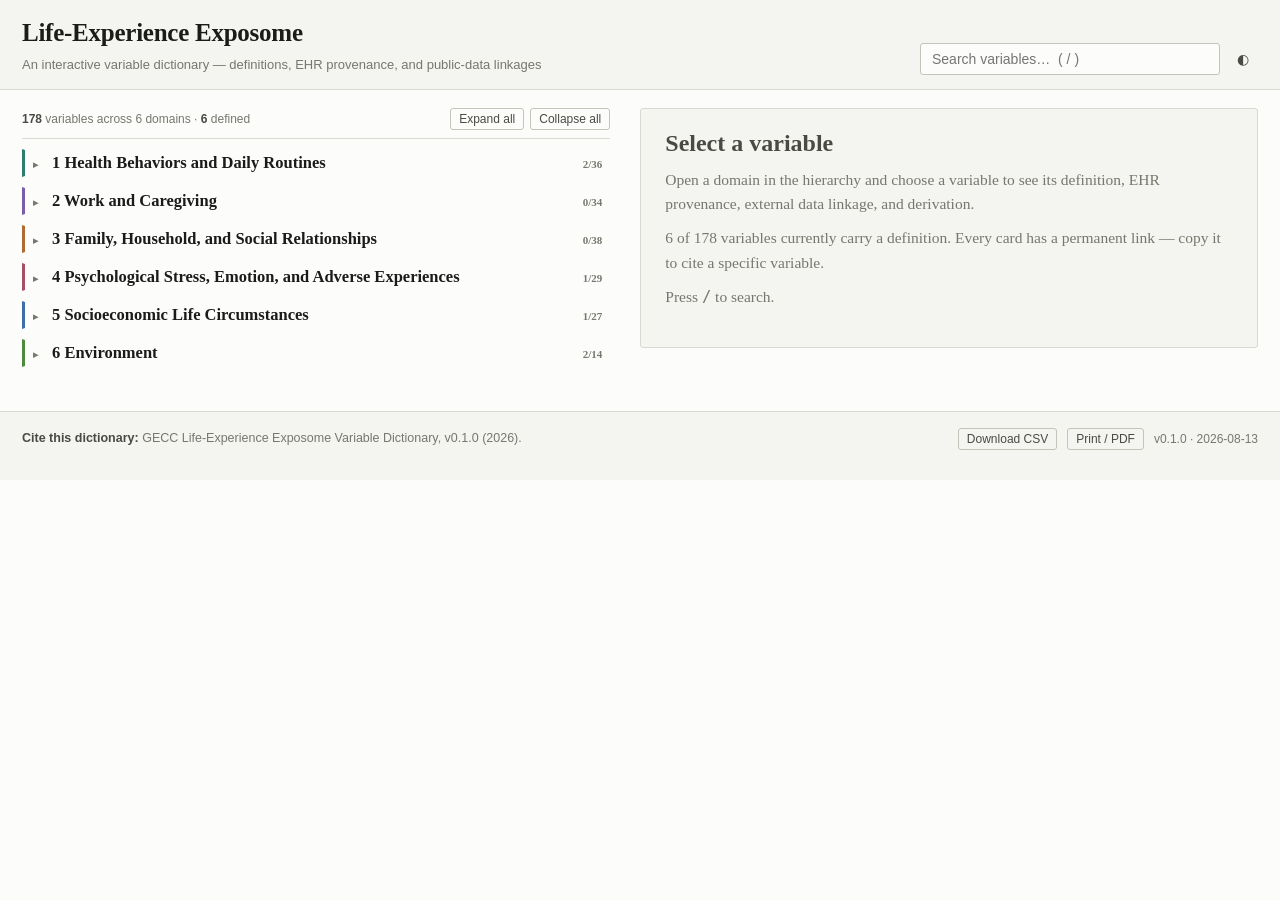
==== index.html @ ef8df23c "Life-Experience Exposome variable explorer" ====
<!DOCTYPE html>
<html lang="en">
<head>
<meta charset="utf-8">
<meta name="viewport" content="width=device-width, initial-scale=1">
<title>Life-Experience Exposome — Variable Explorer</title>
<meta name="description" content="An interactive dictionary of life-experience exposome variables: definitions, EHR provenance, public dataset linkages, and derivations.">
<link rel="stylesheet" href="assets/styles.css">
</head>
<body>

<header class="site-header">
  <div class="header-inner">
    <div class="titles">
      <h1>Life-Experience Exposome</h1>
      <p class="subtitle">An interactive variable dictionary — definitions, EHR provenance, and public-data linkages</p>
    </div>
    <div class="header-tools">
      <div class="search-wrap">
        <input id="search" type="search" placeholder="Search variables…  ( / )" autocomplete="off" spellcheck="false" aria-label="Search variables">
        <button id="search-clear" class="icon-btn" title="Clear search" aria-label="Clear search" hidden>✕</button>
      </div>
      <button id="theme-toggle" class="icon-btn" title="Toggle light / dark" aria-label="Toggle light or dark theme">◐</button>
    </div>
  </div>
</header>

<main class="layout">

  <section class="tree-pane" aria-label="Variable hierarchy">
    <div class="pane-bar">
      <div id="corpus-stats" class="corpus-stats"></div>
      <div class="pane-actions">
        <button id="expand-all" class="text-btn">Expand all</button>
        <button id="collapse-all" class="text-btn">Collapse all</button>
      </div>
    </div>
    <div id="tree" class="tree" role="tree" aria-label="Exposome variable hierarchy"></div>
    <p id="no-results" class="no-results" hidden>No variables match that search.</p>
  </section>

  <aside class="card-pane" aria-label="Variable detail">
    <div id="card" class="card"></div>
  </aside>

</main>

<footer class="site-footer">
  <div class="footer-inner">
    <p class="cite">
      <strong>Cite this dictionary:</strong>
      <span id="cite-line"></span>
    </p>
    <p class="footer-links">
      <button id="download-csv" class="text-btn">Download CSV</button>
      <button id="print-all" class="text-btn">Print / PDF</button>
      <span id="version-line" class="muted"></span>
    </p>
  </div>
</footer>

<div id="toast" class="toast" role="status" aria-live="polite" hidden></div>

<script src="data/taxonomy.js"></script>
<script src="data/variables/health.js"></script>
<script src="data/variables/work.js"></script>
<script src="data/variables/social.js"></script>
<script src="data/variables/psychological.js"></script>
<script src="data/variables/socioeconomic.js"></script>
<script src="data/variables/environment.js"></script>
<script src="assets/app.js"></script>
</body>
</html>
---- assets/styles.css ----
/* Life-Experience Exposome — Variable Explorer
   Dependency-free stylesheet. Academic/print-leaning: serif for prose,
   sans for interface chrome, restrained palette, high contrast. */

:root {
  --paper: #fcfcfa;
  --paper-2: #f4f4f0;
  --paper-3: #ebebe5;
  --ink: #1b1b19;
  --ink-2: #4a4a45;
  --ink-3: #77776f;
  --rule: #d9d9d1;
  --rule-2: #c4c4ba;
  --accent: #29566f;
  --accent-soft: #e5eef3;
  --mark: #fff2ab;

  --st-final: #2f7a4f;
  --st-review: #a8761f;
  --st-draft: #5b6b8c;
  --st-todo: #9a9a92;

  --serif: "Iowan Old Style", "Palatino Linotype", Palatino, Georgia, "Times New Roman", serif;
  --sans: -apple-system, BlinkMacSystemFont, "Segoe UI", Roboto, "Helvetica Neue", Arial, sans-serif;
  --mono: "SFMono-Regular", Consolas, "Liberation Mono", Menlo, monospace;

  --maxw: 1520px;
  --radius: 3px;
}

:root[data-theme="dark"] {
  --paper: #16181a;
  --paper-2: #1e2124;
  --paper-3: #272b2f;
  --ink: #e8e8e4;
  --ink-2: #b9b9b2;
  --ink-3: #8b8b84;
  --rule: #33383d;
  --rule-2: #454b52;
  --accent: #7fb3cc;
  --accent-soft: #21323c;
  --mark: #6b5c1e;

  --st-final: #6dbb8c;
  --st-review: #d6a850;
  --st-draft: #93a4c6;
  --st-todo: #6f6f68;
}

@media (prefers-color-scheme: dark) {
  :root:not([data-theme="light"]) {
    --paper: #16181a;
    --paper-2: #1e2124;
    --paper-3: #272b2f;
    --ink: #e8e8e4;
    --ink-2: #b9b9b2;
    --ink-3: #8b8b84;
    --rule: #33383d;
    --rule-2: #454b52;
    --accent: #7fb3cc;
    --accent-soft: #21323c;
    --mark: #6b5c1e;

    --st-final: #6dbb8c;
    --st-review: #d6a850;
    --st-draft: #93a4c6;
    --st-todo: #6f6f68;
  }
}

* { box-sizing: border-box; }

html { -webkit-text-size-adjust: 100%; }

body {
  margin: 0;
  background: var(--paper);
  color: var(--ink);
  font-family: var(--sans);
  font-size: 15px;
  line-height: 1.55;
}

/* ---------- header ---------- */

.site-header {
  border-bottom: 1px solid var(--rule);
  background: var(--paper-2);
  position: sticky;
  top: 0;
  z-index: 20;
}

.header-inner {
  max-width: var(--maxw);
  margin: 0 auto;
  padding: 14px 22px;
  display: flex;
  align-items: flex-end;
  justify-content: space-between;
  gap: 24px;
  flex-wrap: wrap;
}

.titles h1 {
  font-family: var(--serif);
  font-size: 25px;
  font-weight: 600;
  letter-spacing: -0.01em;
  margin: 0;
}

.subtitle {
  margin: 2px 0 0;
  color: var(--ink-3);
  font-size: 13px;
}

.header-tools {
  display: flex;
  align-items: center;
  gap: 8px;
}

.search-wrap { position: relative; }

#search {
  font-family: var(--sans);
  font-size: 14px;
  color: var(--ink);
  background: var(--paper);
  border: 1px solid var(--rule-2);
  border-radius: var(--radius);
  padding: 7px 30px 7px 11px;
  width: 300px;
  max-width: 60vw;
}

#search:focus {
  outline: 2px solid var(--accent);
  outline-offset: -1px;
  border-color: var(--accent);
}

#search-clear {
  position: absolute;
  right: 3px;
  top: 50%;
  transform: translateY(-50%);
}

.icon-btn {
  font-family: var(--sans);
  font-size: 14px;
  line-height: 1;
  color: var(--ink-2);
  background: transparent;
  border: 1px solid transparent;
  border-radius: var(--radius);
  padding: 6px 8px;
  cursor: pointer;
}

.icon-btn:hover { background: var(--paper-3); color: var(--ink); }

.text-btn {
  font-family: var(--sans);
  font-size: 12px;
  color: var(--ink-2);
  background: transparent;
  border: 1px solid var(--rule-2);
  border-radius: var(--radius);
  padding: 3px 8px;
  cursor: pointer;
}

.text-btn:hover { background: var(--paper-3); color: var(--ink); border-color: var(--ink-3); }

/* ---------- layout ---------- */

.layout {
  max-width: var(--maxw);
  margin: 0 auto;
  padding: 18px 22px 44px;
  display: grid;
  grid-template-columns: minmax(360px, 1fr) minmax(420px, 1.05fr);
  gap: 30px;
  align-items: start;
}

@media (max-width: 1000px) {
  .layout { grid-template-columns: 1fr; gap: 20px; }
  .card-pane { position: static !important; }
}

/* ---------- tree ---------- */

.pane-bar {
  display: flex;
  justify-content: space-between;
  align-items: center;
  gap: 12px;
  flex-wrap: wrap;
  padding-bottom: 8px;
  margin-bottom: 6px;
  border-bottom: 1px solid var(--rule);
}

.corpus-stats { font-size: 12px; color: var(--ink-3); }
.corpus-stats strong { color: var(--ink-2); font-weight: 600; }

.pane-actions { display: flex; gap: 6px; }

.tree ul {
  list-style: none;
  margin: 0;
  padding: 0;
}

.tree > ul > li > ul { padding-left: 0; }

.tree ul ul { padding-left: 15px; border-left: 1px solid var(--rule); margin-left: 9px; }

.row {
  display: flex;
  align-items: baseline;
  gap: 7px;
  width: 100%;
  text-align: left;
  font-family: var(--sans);
  font-size: 14px;
  color: var(--ink);
  background: transparent;
  border: 1px solid transparent;
  border-radius: var(--radius);
  padding: 3px 7px;
  cursor: pointer;
}

.row:hover { background: var(--paper-2); }

.row:focus-visible {
  outline: 2px solid var(--accent);
  outline-offset: -2px;
}

.row.selected {
  background: var(--accent-soft);
  border-color: var(--rule-2);
}

.row .twisty {
  flex: none;
  width: 12px;
  color: var(--ink-3);
  font-size: 10px;
  line-height: 1.6;
}

.row .label { flex: 1 1 auto; }

.row.domain {
  font-family: var(--serif);
  font-size: 16.5px;
  font-weight: 600;
  margin-top: 10px;
  border-left: 3px solid var(--domain-color, var(--rule-2));
  border-radius: 0 var(--radius) var(--radius) 0;
  padding-left: 8px;
}

.row.group { font-weight: 550; }

.row.leaf .label { color: var(--ink-2); }
.row.leaf.selected .label { color: var(--ink); }

.count {
  flex: none;
  font-size: 11px;
  font-variant-numeric: tabular-nums;
  color: var(--ink-3);
}

.dot {
  flex: none;
  width: 7px;
  height: 7px;
  border-radius: 50%;
  background: var(--st-todo);
  align-self: center;
}

.dot.final { background: var(--st-final); }
.dot.review { background: var(--st-review); }
.dot.draft { background: var(--st-draft); }

mark { background: var(--mark); color: inherit; padding: 0 1px; }

.no-results { color: var(--ink-3); font-size: 14px; padding: 14px 4px; }

/* ---------- card ---------- */

.card-pane {
  position: sticky;
  top: 84px;
  max-height: calc(100vh - 104px);
  overflow-y: auto;
  border: 1px solid var(--rule);
  border-radius: var(--radius);
  background: var(--paper-2);
}

.card { padding: 20px 24px 28px; }

.card .breadcrumb {
  font-size: 11.5px;
  letter-spacing: 0.02em;
  text-transform: uppercase;
  color: var(--ink-3);
  margin: 0 0 6px;
}

.card .breadcrumb .sep { opacity: 0.5; padding: 0 5px; }

.card h2 {
  font-family: var(--serif);
  font-size: 24px;
  font-weight: 600;
  line-height: 1.2;
  margin: 0 0 10px;
}

.card-meta {
  display: flex;
  align-items: center;
  gap: 8px;
  flex-wrap: wrap;
  padding-bottom: 14px;
  margin-bottom: 16px;
  border-bottom: 1px solid var(--rule);
}

.badge {
  font-size: 11px;
  letter-spacing: 0.04em;
  text-transform: uppercase;
  border: 1px solid currentColor;
  border-radius: 20px;
  padding: 1px 9px;
  color: var(--st-todo);
}

.badge.final { color: var(--st-final); }
.badge.review { color: var(--st-review); }
.badge.draft { color: var(--st-draft); }

.card-id {
  font-family: var(--mono);
  font-size: 11.5px;
  color: var(--ink-3);
}

.card-meta .spacer { flex: 1 1 auto; }

.card section { margin-bottom: 20px; }

.card h3 {
  font-family: var(--sans);
  font-size: 11.5px;
  font-weight: 700;
  letter-spacing: 0.07em;
  text-transform: uppercase;
  color: var(--ink-3);
  margin: 0 0 7px;
}

.card p, .card li { font-family: var(--serif); font-size: 15.5px; line-height: 1.6; }
.card p { margin: 0 0 9px; }

dl.fields { margin: 0; }

dl.fields > div {
  display: grid;
  grid-template-columns: 152px 1fr;
  gap: 10px;
  padding: 5px 0;
  border-bottom: 1px dotted var(--rule);
}

dl.fields dt {
  font-family: var(--sans);
  font-size: 12.5px;
  color: var(--ink-3);
  padding-top: 2px;
}

dl.fields dd {
  margin: 0;
  font-family: var(--serif);
  font-size: 15px;
}

.codes { list-style: none; margin: 0; padding: 0; }

.codes li {
  font-family: var(--mono);
  font-size: 12.5px;
  padding: 3px 0;
  border-bottom: 1px dotted var(--rule);
}

.codes .system {
  display: inline-block;
  min-width: 74px;
  color: var(--accent);
  font-weight: 600;
}

.codes .note { font-family: var(--serif); font-size: 14px; color: var(--ink-3); }

.dataset {
  border: 1px solid var(--rule);
  border-radius: var(--radius);
  background: var(--paper);
  padding: 10px 12px;
  margin-bottom: 9px;
}

.dataset .name { font-family: var(--sans); font-weight: 600; font-size: 14px; margin-bottom: 4px; }
.dataset dl.fields > div { grid-template-columns: 116px 1fr; padding: 3px 0; border-bottom: none; }
.dataset dl.fields dd { font-size: 14px; }

pre.formula {
  font-family: var(--mono);
  font-size: 13px;
  line-height: 1.5;
  background: var(--paper);
  border: 1px solid var(--rule);
  border-left: 3px solid var(--accent);
  border-radius: var(--radius);
  padding: 11px 13px;
  overflow-x: auto;
  white-space: pre-wrap;
  margin: 0 0 9px;
}

ol.refs { margin: 0; padding-left: 20px; }
ol.refs li { font-size: 14.5px; margin-bottom: 6px; }

.tags { display: flex; flex-wrap: wrap; gap: 5px; }

.tag {
  font-family: var(--sans);
  font-size: 11.5px;
  color: var(--ink-2);
  background: var(--paper-3);
  border-radius: 20px;
  padding: 2px 9px;
}

a { color: var(--accent); text-decoration-thickness: 1px; text-underline-offset: 2px; }

.empty-state {
  border: 1px dashed var(--rule-2);
  border-radius: var(--radius);
  padding: 16px 18px;
  background: var(--paper);
}

.empty-state p { font-size: 15px; }

.field-list { list-style: none; margin: 10px 0 0; padding: 0; }

.field-list li {
  font-family: var(--sans);
  font-size: 13px;
  color: var(--ink-2);
  padding: 4px 0;
  border-bottom: 1px dotted var(--rule);
}

.field-list .fname { font-family: var(--mono); font-size: 12.5px; color: var(--accent); margin-right: 8px; }

.placeholder { color: var(--ink-3); }
.placeholder h2 { color: var(--ink-2); }

.muted { color: var(--ink-3); font-size: 12px; }

/* ---------- footer ---------- */

.site-footer {
  border-top: 1px solid var(--rule);
  background: var(--paper-2);
  padding: 16px 0 30px;
}

.footer-inner {
  max-width: var(--maxw);
  margin: 0 auto;
  padding: 0 22px;
  display: flex;
  justify-content: space-between;
  gap: 20px;
  flex-wrap: wrap;
  align-items: center;
}

.cite { margin: 0; font-size: 12.5px; color: var(--ink-3); }
.cite strong { color: var(--ink-2); }
.footer-links { margin: 0; display: flex; gap: 10px; align-items: center; }

/* ---------- toast ---------- */

.toast {
  position: fixed;
  bottom: 22px;
  left: 50%;
  transform: translateX(-50%);
  background: var(--ink);
  color: var(--paper);
  font-size: 13px;
  padding: 8px 16px;
  border-radius: var(--radius);
  z-index: 50;
}

/* ---------- print ---------- */

@media print {
  .site-header, .site-footer, .pane-bar, .toast, .icon-btn, .text-btn { display: none !important; }
  body { background: #fff; color: #000; font-size: 11pt; }
  .layout { display: block; max-width: none; padding: 0; }
  .card-pane {
    position: static;
    max-height: none;
    overflow: visible;
    border: none;
    background: transparent;
    page-break-before: always;
  }
  .tree ul ul { border-left: 1px solid #ccc; }
  .row { page-break-inside: avoid; }
  a { color: #000; }
}
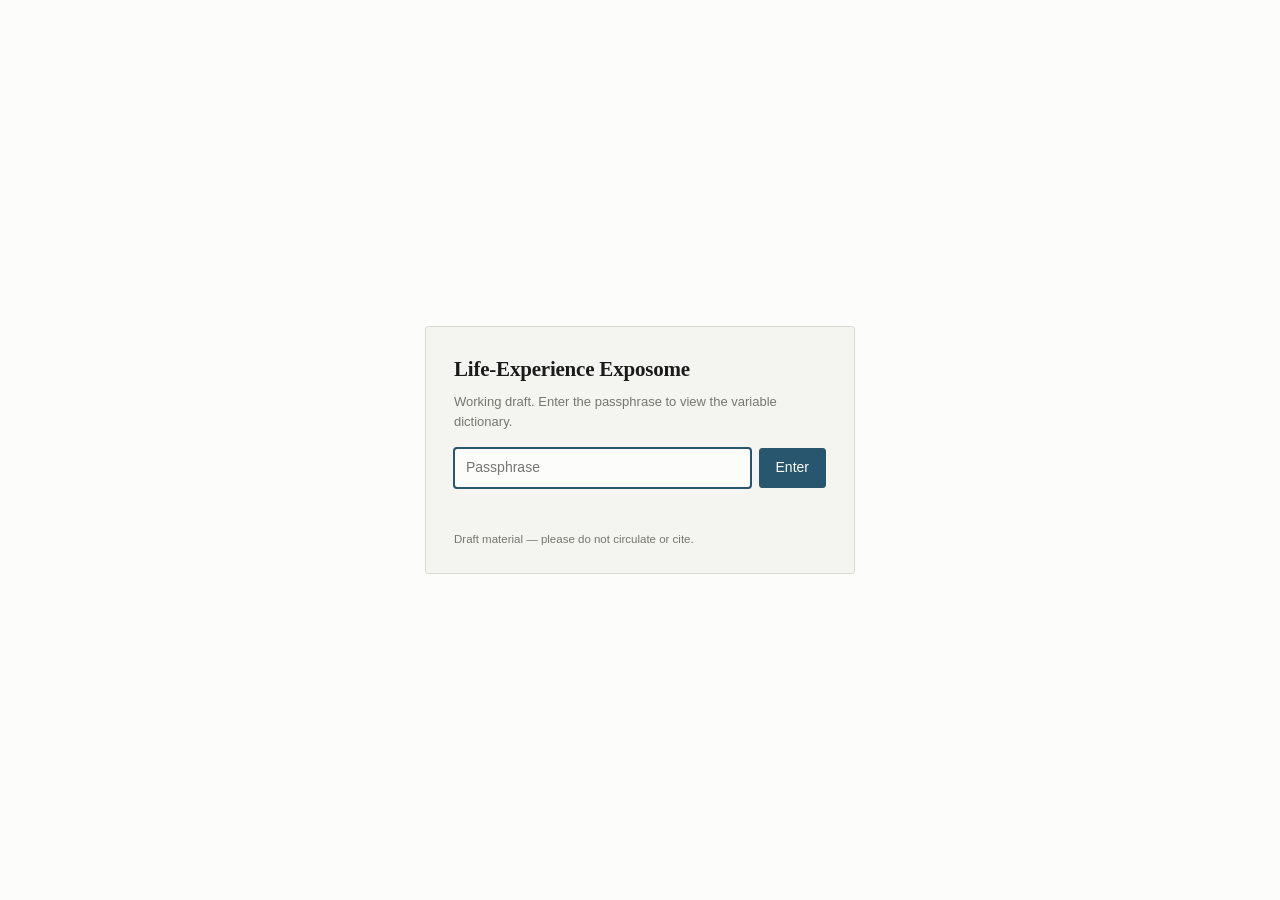
==== commit e4b71339: "Fix subtitle punctuation in header for consistency" ====
--- a/index.html
+++ b/index.html
@@ -6,6 +6,7 @@
 <title>Life-Experience Exposome — Variable Explorer</title>
 <meta name="description" content="An interactive dictionary of life-experience exposome variables: definitions, EHR provenance, public dataset linkages, and derivations.">
 <link rel="stylesheet" href="assets/styles.css">
+<script src="assets/gate.js"></script>
 </head>
 <body>
 
@@ -13,7 +14,7 @@
   <div class="header-inner">
     <div class="titles">
       <h1>Life-Experience Exposome</h1>
-      <p class="subtitle">An interactive variable dictionary — definitions, EHR provenance, and public-data linkages</p>
+      <p class="subtitle">An interactive variable dictionary: definitions, EHR provenance, and public-data linkages</p>
     </div>
     <div class="header-tools">
       <div class="search-wrap">
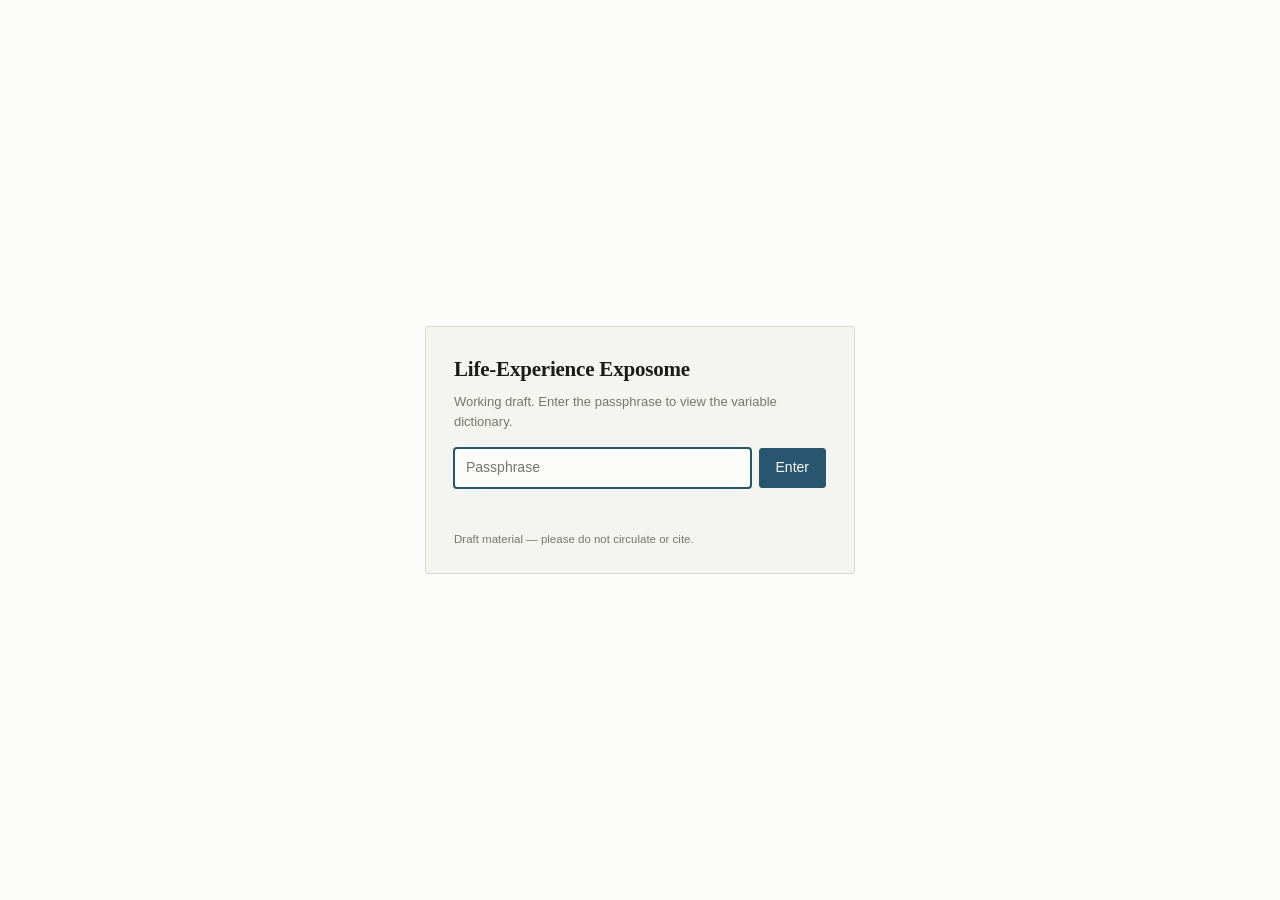
==== commit 74ef8377: "Update page title for clarity and consistency" ====
--- a/index.html
+++ b/index.html
@@ -3,7 +3,7 @@
 <head>
 <meta charset="utf-8">
 <meta name="viewport" content="width=device-width, initial-scale=1">
-<title>Life-Experience Exposome — Variable Explorer</title>
+<title>Life-Experience Exposome</title>
 <meta name="description" content="An interactive dictionary of life-experience exposome variables: definitions, EHR provenance, public dataset linkages, and derivations.">
 <link rel="stylesheet" href="assets/styles.css">
 <script src="assets/gate.js"></script>
